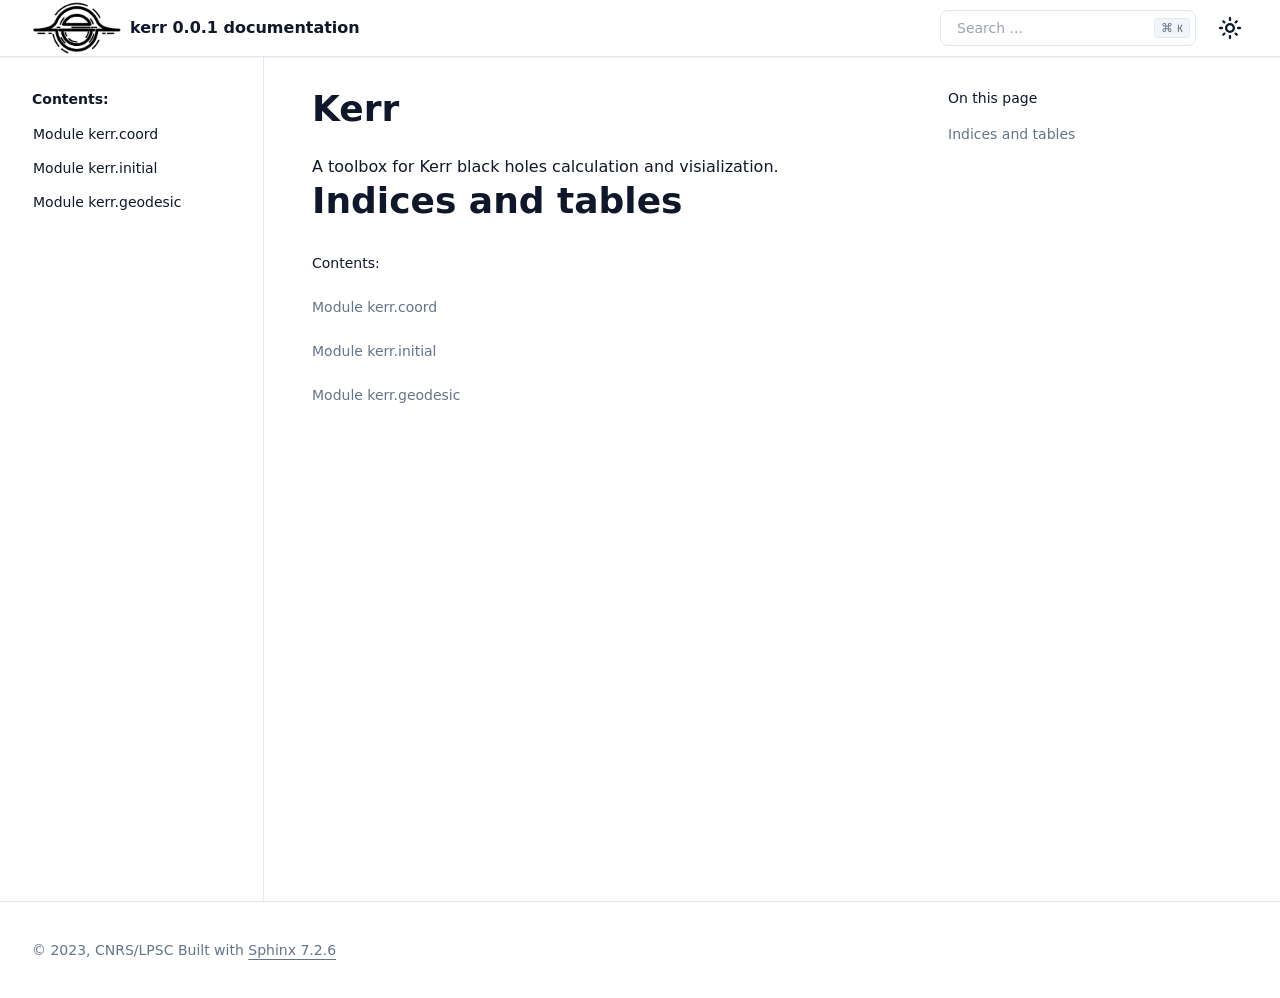
==== docs/index.html @ 91a21255 "update" ====
<!DOCTYPE html>

<html :class="{'dark': darkMode === 'dark' || (darkMode === 'system' &amp;&amp; window.matchMedia('(prefers-color-scheme: dark)').matches)}" class="scroll-smooth" data-content_root="./" lang="en" x-data="{ darkMode: localStorage.getItem('darkMode') || localStorage.setItem('darkMode', 'system'), activeSection: '' }" x-init="$watch('darkMode', val =&gt; localStorage.setItem('darkMode', val))">
<head>
<meta content="width=device-width, initial-scale=1.0" name="viewport"/>
<meta charset="utf-8"/>
<meta content="white" media="(prefers-color-scheme: light)" name="theme-color"/>
<meta content="black" metia="(prefers-color-scheme: dark)" name="theme-color"/>
<meta content="width=device-width, initial-scale=1" name="viewport"/>
<title>Kerr | kerr 0.0.1 documentation</title>
<meta content="Kerr | kerr 0.0.1 documentation" property="og:title"/>
<meta content="Kerr | kerr 0.0.1 documentation" name="twitter:title"/>
<link href="_static/pygments.css?v=8d216cef" rel="stylesheet" type="text/css"/>
<link href="_static/theme.css?v=1c6a6288" rel="stylesheet" type="text/css"/>
<link href="_static/custom.css?v=ea830958" rel="stylesheet" type="text/css"/>
<link href="search.html" rel="search" title="Search"/>
<link href="genindex.html" rel="index" title="Index"/>
<link href="kerr_coord.html" rel="next" title="Module kerr.coord"/>
<script>
    <!-- Prevent Flash of wrong theme -->
      const userPreference = localStorage.getItem('darkMode');
      let mode;
      if (userPreference === 'dark' || window.matchMedia('(prefers-color-scheme: dark)').matches) {
        mode = 'dark';
        document.documentElement.classList.add('dark');
      } else {
        mode = 'light';
      }
      if (!userPreference) {localStorage.setItem('darkMode', mode)}
    </script>
</head>
<body :class="{ 'overflow-hidden': showSidebar }" class="min-h-screen font-sans antialiased bg-background text-foreground" x-data="{ showSidebar: false }">
<div @click.self="showSidebar = false" class="fixed inset-0 z-50 overflow-hidden bg-background/80 backdrop-blur-sm" x-cloak="" x-show="showSidebar"></div><div class="relative flex flex-col min-h-screen" id="page"><a class="absolute top-0 left-0 z-[100] block bg-background p-4 text-xl transition -translate-x-full opacity-0 focus:translate-x-0 focus:opacity-100" href="#content">
      Skip to content
    </a><header class="sticky top-0 z-40 w-full border-b shadow-sm border-border supports-backdrop-blur:bg-background/60 bg-background/95 backdrop-blur"><div class="container flex items-center h-14">
<div class="hidden mr-4 md:flex">
<a class="flex items-center mr-6" href="#">
<img alt="Logo" class="mr-2 hidden dark:block" height="24" src="_static/logo_dark.png" width="24"/>
<img alt="Logo" class="mr-2 dark:hidden" height="24" src="_static/logo_light.png" width="24"/><span class="hidden font-bold sm:inline-block text-clip whitespace-nowrap">kerr 0.0.1 documentation</span>
</a></div><button @click="showSidebar = true" class="inline-flex items-center justify-center h-10 px-0 py-2 mr-2 text-base font-medium transition-colors rounded-md hover:text-accent-foreground hover:bg-transparent md:hidden" type="button">
<svg aria-hidden="true" fill="currentColor" height="24" viewbox="0 96 960 960" width="24" xmlns="http://www.w3.org/2000/svg">
<path d="M152.587 825.087q-19.152 0-32.326-13.174t-13.174-32.326q0-19.152 13.174-32.326t32.326-13.174h440q19.152 0 32.326 13.174t13.174 32.326q0 19.152-13.174 32.326t-32.326 13.174h-440Zm0-203.587q-19.152 0-32.326-13.174T107.087 576q0-19.152 13.174-32.326t32.326-13.174h320q19.152 0 32.326 13.174T518.087 576q0 19.152-13.174 32.326T472.587 621.5h-320Zm0-203.587q-19.152 0-32.326-13.174t-13.174-32.326q0-19.152 13.174-32.326t32.326-13.174h440q19.152 0 32.326 13.174t13.174 32.326q0 19.152-13.174 32.326t-32.326 13.174h-440ZM708.913 576l112.174 112.174q12.674 12.674 12.674 31.826t-12.674 31.826Q808.413 764.5 789.261 764.5t-31.826-12.674l-144-144Q600 594.391 600 576t13.435-31.826l144-144q12.674-12.674 31.826-12.674t31.826 12.674q12.674 12.674 12.674 31.826t-12.674 31.826L708.913 576Z"></path>
</svg>
<span class="sr-only">Toggle navigation menu</span>
</button>
<div class="flex items-center justify-between flex-1 space-x-2 sm:space-x-4 md:justify-end">
<div class="flex-1 w-full md:w-auto md:flex-none"><form @keydown.k.window.meta="$refs.search.focus()" action="search.html" class="relative flex items-center group" id="searchbox" method="get">
<input aria-label="Search the docs" class="inline-flex items-center font-medium transition-colors bg-transparent focus-visible:outline-none focus-visible:ring-2 focus-visible:ring-ring focus-visible:ring-offset-2 ring-offset-background border border-input hover:bg-accent focus:bg-accent hover:text-accent-foreground focus:text-accent-foreground hover:placeholder-accent-foreground py-2 px-4 relative h-9 w-full justify-start rounded-[0.5rem] text-sm text-muted-foreground sm:pr-12 md:w-40 lg:w-64" id="search-input" name="q" placeholder="Search ..." type="search" x-ref="search"/>
<kbd class="pointer-events-none absolute right-1.5 top-2 hidden h-5 select-none text-muted-foreground items-center gap-1 rounded border border-border bg-muted px-1.5 font-mono text-[10px] font-medium opacity-100 sm:flex group-hover:bg-accent group-hover:text-accent-foreground">
<span class="text-xs">⌘</span>
    K
  </kbd>
</form>
</div>
<nav class="flex items-center space-x-1">
<button @click="darkMode = darkMode === 'light' ? 'dark' : 'light'" class="relative inline-flex items-center justify-center px-0 text-sm font-medium transition-colors rounded-md hover:bg-accent hover:text-accent-foreground h-9 w-9" type="button">
<svg class="absolute transition-all scale-100 rotate-0 dark:-rotate-90 dark:scale-0" fill="currentColor" height="24" viewbox="0 96 960 960" width="24" xmlns="http://www.w3.org/2000/svg">
<path d="M480 685q45.456 0 77.228-31.772Q589 621.456 589 576q0-45.456-31.772-77.228Q525.456 467 480 467q-45.456 0-77.228 31.772Q371 530.544 371 576q0 45.456 31.772 77.228Q434.544 685 480 685Zm0 91q-83 0-141.5-58.5T280 576q0-83 58.5-141.5T480 376q83 0 141.5 58.5T680 576q0 83-58.5 141.5T480 776ZM80 621.5q-19.152 0-32.326-13.174T34.5 576q0-19.152 13.174-32.326T80 530.5h80q19.152 0 32.326 13.174T205.5 576q0 19.152-13.174 32.326T160 621.5H80Zm720 0q-19.152 0-32.326-13.174T754.5 576q0-19.152 13.174-32.326T800 530.5h80q19.152 0 32.326 13.174T925.5 576q0 19.152-13.174 32.326T880 621.5h-80Zm-320-320q-19.152 0-32.326-13.174T434.5 256v-80q0-19.152 13.174-32.326T480 130.5q19.152 0 32.326 13.174T525.5 176v80q0 19.152-13.174 32.326T480 301.5Zm0 720q-19.152 0-32.326-13.17Q434.5 995.152 434.5 976v-80q0-19.152 13.174-32.326T480 850.5q19.152 0 32.326 13.174T525.5 896v80q0 19.152-13.174 32.33-13.174 13.17-32.326 13.17ZM222.174 382.065l-43-42Q165.5 327.391 166 308.239t13.174-33.065q13.435-13.674 32.587-13.674t32.065 13.674l42.239 43q12.674 13.435 12.555 31.706-.12 18.272-12.555 31.946-12.674 13.674-31.445 13.413-18.772-.261-32.446-13.174Zm494 494.761-42.239-43q-12.674-13.435-12.674-32.087t12.674-31.565Q686.609 756.5 705.38 757q18.772.5 32.446 13.174l43 41.761Q794.5 824.609 794 843.761t-13.174 33.065Q767.391 890.5 748.239 890.5t-32.065-13.674Zm-42-494.761Q660.5 369.391 661 350.62q.5-18.772 13.174-32.446l41.761-43Q728.609 261.5 747.761 262t33.065 13.174q13.674 13.435 13.674 32.587t-13.674 32.065l-43 42.239q-13.435 12.674-31.706 12.555-18.272-.12-31.946-12.555Zm-495 494.761Q165.5 863.391 165.5 844.239t13.674-32.065l43-42.239q13.435-12.674 32.087-12.674t31.565 12.674Q299.5 782.609 299 801.38q-.5 18.772-13.174 32.446l-41.761 43Q231.391 890.5 212.239 890t-33.065-13.174ZM480 576Z"></path>
</svg>
<svg class="absolute transition-all scale-0 rotate-90 dark:rotate-0 dark:scale-100" fill="currentColor" height="24" viewbox="0 96 960 960" width="24" xmlns="http://www.w3.org/2000/svg">
<path d="M480 936q-151 0-255.5-104.5T120 576q0-138 90-239.5T440 218q25-3 39 18t-1 44q-17 26-25.5 55t-8.5 61q0 90 63 153t153 63q31 0 61.5-9t54.5-25q21-14 43-1.5t19 39.5q-14 138-117.5 229T480 936Zm0-80q88 0 158-48.5T740 681q-20 5-40 8t-40 3q-123 0-209.5-86.5T364 396q0-20 3-40t8-40q-78 32-126.5 102T200 576q0 116 82 198t198 82Zm-10-270Z"></path>
</svg>
</button>
</nav>
</div>
</div>
</header>
<div class="flex-1"><div class="container flex-1 items-start md:grid md:grid-cols-[220px_minmax(0,1fr)] md:gap-6 lg:grid-cols-[240px_minmax(0,1fr)] lg:gap-10"><aside :aria-hidden="!showSidebar" :class="{ 'translate-x-0': showSidebar }" class="fixed inset-y-0 left-0 md:top-14 z-50 md:z-30 bg-background md:bg-transparent transition-all duration-100 -translate-x-full md:translate-x-0 ml-0 p-6 md:p-0 md:-ml-2 md:h-[calc(100vh-3.5rem)] w-5/6 md:w-full shrink-0 overflow-y-auto border-r border-border md:sticky" id="left-sidebar">
<a class="!justify-start text-sm md:!hidden bg-background" href="#">
<img alt="Logo" class="mr-2 hidden dark:block" height="16" src="_static/logo_dark.png" width="16"/>
<img alt="Logo" class="mr-2 dark:hidden" height="16" src="_static/logo_light.png" width="16"/><span class="font-bold text-clip whitespace-nowrap">kerr 0.0.1 documentation</span>
</a>
<div class="relative overflow-hidden md:overflow-auto my-4 md:my-0 h-[calc(100vh-8rem)] md:h-auto">
<div class="overflow-y-auto h-full w-full relative pr-6"><nav class="table w-full min-w-full my-6 lg:my-8">
<p class="caption" role="heading"><span class="caption-text">Contents:</span></p>
<ul>
<li class="toctree-l1"><a class="reference internal" href="kerr_coord.html">Module kerr.coord</a></li>
<li class="toctree-l1"><a class="reference internal" href="kerr_initial.html">Module kerr.initial</a></li>
<li class="toctree-l1"><a class="reference internal" href="kerr_geodesic.html">Module kerr.geodesic</a></li>
</ul>
</nav>
</div>
</div>
<button @click="showSidebar = false" class="absolute md:hidden right-4 top-4 rounded-sm opacity-70 transition-opacity hover:opacity-100" type="button">
<svg class="h-4 w-4" fill="currentColor" height="24" stroke="none" viewbox="0 96 960 960" width="24" xmlns="http://www.w3.org/2000/svg">
<path d="M480 632 284 828q-11 11-28 11t-28-11q-11-11-11-28t11-28l196-196-196-196q-11-11-11-28t11-28q11-11 28-11t28 11l196 196 196-196q11-11 28-11t28 11q11 11 11 28t-11 28L536 576l196 196q11 11 11 28t-11 28q-11 11-28 11t-28-11L480 632Z"></path>
</svg>
</button>
</aside>
<main class="relative py-6 lg:gap-10 lg:py-8 xl:grid xl:grid-cols-[1fr_300px]">
<div class="w-full min-w-0 mx-auto">
<div id="content" role="main">
<section id="kerr">
<h1>Kerr<a class="headerlink" href="#kerr" title="Link to this heading">¶</a></h1>
<p>A toolbox for Kerr black holes calculation and visialization.</p>
</section>
<section id="indices-and-tables">
<h1>Indices and tables<a class="headerlink" href="#indices-and-tables" title="Link to this heading">¶</a></h1>
<div class="toctree-wrapper compound">
<p class="caption" role="heading"><span class="caption-text">Contents:</span></p>
<ul>
<li class="toctree-l1"><a class="reference internal" href="kerr_coord.html">Module kerr.coord</a></li>
<li class="toctree-l1"><a class="reference internal" href="kerr_initial.html">Module kerr.initial</a></li>
<li class="toctree-l1"><a class="reference internal" href="kerr_geodesic.html">Module kerr.geodesic</a></li>
</ul>
</div>
</section>
</div></div><aside class="hidden text-sm xl:block" id="right-sidebar">
<div class="sticky top-16 -mt-10 max-h-[calc(var(--vh)-4rem)] overflow-y-auto pt-6 space-y-2"><p class="font-medium">On this page</p>
<ul>
<li></li>
<li><a :data-current="activeSection === '#indices-and-tables'" class="reference internal" href="#indices-and-tables">Indices and tables</a></li>
</ul>
</div>
</aside>
</main>
</div>
</div><footer class="py-6 border-t border-border md:py-0">
<div class="container flex flex-col items-center justify-between gap-4 md:h-24 md:flex-row">
<div class="flex flex-col items-center gap-4 px-8 md:flex-row md:gap-2 md:px-0">
<p class="text-sm leading-loose text-center text-muted-foreground md:text-left">© 2023, CNRS/LPSC Built with <a class="font-medium underline underline-offset-4" href="https://www.sphinx-doc.org" rel="noreferrer">Sphinx 7.2.6</a></p>
</div>
</div>
</footer>
</div>
<script src="_static/documentation_options.js?v=d45e8c67"></script>
<script src="_static/doctools.js?v=888ff710"></script>
<script src="_static/sphinx_highlight.js?v=dc90522c"></script>
<script defer="defer" src="_static/theme.js?v=e8bd915e"></script>
<script src="_static/custom.js?v=834f7b4e"></script>
</body>
</html>
---- docs/_static/pygments.css ----
pre { line-height: 125%; }
td.linenos .normal { color: inherit; background-color: transparent; padding-left: 5px; padding-right: 5px; }
span.linenos { color: inherit; background-color: transparent; padding-left: 5px; padding-right: 5px; }
td.linenos .special { color: #000000; background-color: #ffffc0; padding-left: 5px; padding-right: 5px; }
span.linenos.special { color: #000000; background-color: #ffffc0; padding-left: 5px; padding-right: 5px; }
.highlight .hll { background-color: #ffffcc }
.highlight { background: #ffffff; }
.highlight .c { font-style: italic } /* Comment */
.highlight .err { border: 1px solid #FF0000 } /* Error */
.highlight .k { font-weight: bold } /* Keyword */
.highlight .ch { font-style: italic } /* Comment.Hashbang */
.highlight .cm { font-style: italic } /* Comment.Multiline */
.highlight .cpf { font-style: italic } /* Comment.PreprocFile */
.highlight .c1 { font-style: italic } /* Comment.Single */
.highlight .cs { font-style: italic } /* Comment.Special */
.highlight .ge { font-style: italic } /* Generic.Emph */
.highlight .ges { font-weight: bold; font-style: italic } /* Generic.EmphStrong */
.highlight .gh { font-weight: bold } /* Generic.Heading */
.highlight .gp { font-weight: bold } /* Generic.Prompt */
.highlight .gs { font-weight: bold } /* Generic.Strong */
.highlight .gu { font-weight: bold } /* Generic.Subheading */
.highlight .kc { font-weight: bold } /* Keyword.Constant */
.highlight .kd { font-weight: bold } /* Keyword.Declaration */
.highlight .kn { font-weight: bold } /* Keyword.Namespace */
.highlight .kr { font-weight: bold } /* Keyword.Reserved */
.highlight .s { font-style: italic } /* Literal.String */
.highlight .nc { font-weight: bold } /* Name.Class */
.highlight .ni { font-weight: bold } /* Name.Entity */
.highlight .ne { font-weight: bold } /* Name.Exception */
.highlight .nn { font-weight: bold } /* Name.Namespace */
.highlight .nt { font-weight: bold } /* Name.Tag */
.highlight .ow { font-weight: bold } /* Operator.Word */
.highlight .sa { font-style: italic } /* Literal.String.Affix */
.highlight .sb { font-style: italic } /* Literal.String.Backtick */
.highlight .sc { font-style: italic } /* Literal.String.Char */
.highlight .dl { font-style: italic } /* Literal.String.Delimiter */
.highlight .sd { font-style: italic } /* Literal.String.Doc */
.highlight .s2 { font-style: italic } /* Literal.String.Double */
.highlight .se { font-weight: bold; font-style: italic } /* Literal.String.Escape */
.highlight .sh { font-style: italic } /* Literal.String.Heredoc */
.highlight .si { font-weight: bold; font-style: italic } /* Literal.String.Interpol */
.highlight .sx { font-style: italic } /* Literal.String.Other */
.highlight .sr { font-style: italic } /* Literal.String.Regex */
.highlight .s1 { font-style: italic } /* Literal.String.Single */
.highlight .ss { font-style: italic } /* Literal.String.Symbol */
---- docs/_static/theme.css ----
@font-face{font-display:swap;font-family:JetBrains Mono;font-style:italic;font-weight:400;src:url(2a472f0334546ace60b3.woff2) format("woff2"),url(f509ddf49c74ded8c0ee.woff) format("woff")}
@font-face{font-display:swap;font-family:JetBrains Mono;font-style:normal;font-weight:400;src:url(4163112e566ed7697acf.woff2) format("woff2"),url(6c1a3008005254946aef.woff) format("woff")}
@font-face{font-display:swap;font-family:JetBrains Mono;font-style:italic;font-weight:500;src:url(c10c163dd1c289f11c49.woff2) format("woff2"),url(5b12b1b913a1d0348fc6.woff) format("woff")}
@font-face{font-display:swap;font-family:JetBrains Mono;font-style:normal;font-weight:500;src:url(0ff19efc74e94c856af0.woff2) format("woff2"),url(26400cae88e50682937d.woff) format("woff")}
@font-face{font-display:swap;font-family:JetBrains Mono;font-style:italic;font-weight:700;src:url(aef37e2fab43d03531cd.woff2) format("woff2"),url(b8546ea1646db8ea9c7f.woff) format("woff")}
@font-face{font-display:swap;font-family:JetBrains Mono;font-style:normal;font-weight:700;src:url(f4604891b5f1fc1bdbe5.woff2) format("woff2"),url(3925889378745d0382d0.woff) format("woff")}
/*! tailwindcss v3.3.5 | MIT License | https://tailwindcss.com*/*,:after,:before{border:0 solid #e5e7eb;box-sizing:border-box}:after,:before{--tw-content:""}html{-webkit-text-size-adjust:100%;font-feature-settings:normal;font-family:ui-sans-serif,system-ui,-apple-system,Segoe UI,Roboto,Ubuntu,Cantarell,Noto Sans,sans-serif,BlinkMacSystemFont,Helvetica Neue,Arial,Apple Color Emoji,Segoe UI Emoji,Segoe UI Symbol,Noto Color Emoji;font-variation-settings:normal;line-height:1.5;-moz-tab-size:4;-o-tab-size:4;tab-size:4}body{line-height:inherit;margin:0}hr{border-top-width:1px;color:inherit;height:0}abbr:where([title]){text-decoration:underline;-webkit-text-decoration:underline dotted;text-decoration:underline dotted}h1,h2,h3,h4,h5,h6{font-size:inherit;font-weight:inherit}a{color:inherit;text-decoration:inherit}b,strong{font-weight:bolder}code,kbd,pre,samp{font-family:JetBrains\ Mono,ui-monospace,SFMono-Regular,Menlo,Monaco,Consolas,Liberation Mono,Courier New,monospace;font-size:1em}small{font-size:80%}sub,sup{font-size:75%;line-height:0;position:relative;vertical-align:baseline}sub{bottom:-.25em}sup{top:-.5em}table{border-collapse:collapse;border-color:inherit;text-indent:0}button,input,optgroup,select,textarea{font-feature-settings:inherit;color:inherit;font-family:inherit;font-size:100%;font-variation-settings:inherit;font-weight:inherit;line-height:inherit;margin:0;padding:0}button,select{text-transform:none}[type=button],[type=reset],[type=submit],button{-webkit-appearance:button;background-color:transparent;background-image:none}:-moz-focusring{outline:auto}:-moz-ui-invalid{box-shadow:none}progress{vertical-align:baseline}::-webkit-inner-spin-button,::-webkit-outer-spin-button{height:auto}[type=search]{-webkit-appearance:textfield;outline-offset:-2px}::-webkit-search-decoration{-webkit-appearance:none}::-webkit-file-upload-button{-webkit-appearance:button;font:inherit}summary{display:list-item}blockquote,dd,dl,figure,h1,h2,h3,h4,h5,h6,hr,p,pre{margin:0}fieldset{margin:0}fieldset,legend{padding:0}menu,ol,ul{list-style:none;margin:0;padding:0}dialog{padding:0}textarea{resize:vertical}input::-moz-placeholder,textarea::-moz-placeholder{color:#9ca3af;opacity:1}input::placeholder,textarea::placeholder{color:#9ca3af;opacity:1}[role=button],button{cursor:pointer}:disabled{cursor:default}audio,canvas,embed,iframe,img,object,svg,video{display:block;vertical-align:middle}img,video{height:auto;max-width:100%}[hidden]{display:none}:root{--background:0 0% 100%;--foreground:222.2 47.4% 11.2%;--muted:210 40% 96.1%;--muted-foreground:215.4 16.3% 46.9%;--popover:0 0% 100%;--popover-foreground:222.2 47.4% 11.2%;--border:214.3 31.8% 91.4%;--input:214.3 31.8% 91.4%;--card:0 0% 100%;--card-foreground:222.2 47.4% 11.2%;--primary:222.2 47.4% 11.2%;--primary-foreground:210 40% 98%;--secondary:210 40% 96.1%;--secondary-foreground:222.2 47.4% 11.2%;--accent:210 40% 96.1%;--accent-foreground:222.2 47.4% 11.2%;--destructive:0 100% 50%;--destructive-foreground:210 40% 98%;--ring:215 20.2% 65.1%;--radius:0.5rem}.dark{--background:224 71% 4%;--foreground:213 31% 91%;--muted:223 47% 11%;--muted-foreground:215.4 16.3% 56.9%;--accent:216 34% 17%;--accent-foreground:210 40% 98%;--popover:224 71% 4%;--popover-foreground:215 20.2% 65.1%;--border:216 34% 17%;--input:216 34% 17%;--card:224 71% 4%;--card-foreground:213 31% 91%;--primary:210 40% 98%;--primary-foreground:222.2 47.4% 1.2%;--secondary:222.2 47.4% 11.2%;--secondary-foreground:210 40% 98%;--destructive:0 63% 31%;--destructive-foreground:210 40% 98%;--ring:216 34% 17%;--radius:0.5rem}*,:after,:before{--tw-border-spacing-x:0;--tw-border-spacing-y:0;--tw-translate-x:0;--tw-translate-y:0;--tw-rotate:0;--tw-skew-x:0;--tw-skew-y:0;--tw-scale-x:1;--tw-scale-y:1;--tw-pan-x: ;--tw-pan-y: ;--tw-pinch-zoom: ;--tw-scroll-snap-strictness:proximity;--tw-gradient-from-position: ;--tw-gradient-via-position: ;--tw-gradient-to-position: ;--tw-ordinal: ;--tw-slashed-zero: ;--tw-numeric-figure: ;--tw-numeric-spacing: ;--tw-numeric-fraction: ;--tw-ring-inset: ;--tw-ring-offset-width:0px;--tw-ring-offset-color:#fff;--tw-ring-color:rgba(59,130,246,.5);--tw-ring-offset-shadow:0 0 transparent;--tw-ring-shadow:0 0 transparent;--tw-shadow:0 0 transparent;--tw-shadow-colored:0 0 transparent;--tw-blur: ;--tw-brightness: ;--tw-contrast: ;--tw-grayscale: ;--tw-hue-rotate: ;--tw-invert: ;--tw-saturate: ;--tw-sepia: ;--tw-drop-shadow: ;--tw-backdrop-blur: ;--tw-backdrop-brightness: ;--tw-backdrop-contrast: ;--tw-backdrop-grayscale: ;--tw-backdrop-hue-rotate: ;--tw-backdrop-invert: ;--tw-backdrop-opacity: ;--tw-backdrop-saturate: ;--tw-backdrop-sepia: }::backdrop{--tw-border-spacing-x:0;--tw-border-spacing-y:0;--tw-translate-x:0;--tw-translate-y:0;--tw-rotate:0;--tw-skew-x:0;--tw-skew-y:0;--tw-scale-x:1;--tw-scale-y:1;--tw-pan-x: ;--tw-pan-y: ;--tw-pinch-zoom: ;--tw-scroll-snap-strictness:proximity;--tw-gradient-from-position: ;--tw-gradient-via-position: ;--tw-gradient-to-position: ;--tw-ordinal: ;--tw-slashed-zero: ;--tw-numeric-figure: ;--tw-numeric-spacing: ;--tw-numeric-fraction: ;--tw-ring-inset: ;--tw-ring-offset-width:0px;--tw-ring-offset-color:#fff;--tw-ring-color:rgba(59,130,246,.5);--tw-ring-offset-shadow:0 0 transparent;--tw-ring-shadow:0 0 transparent;--tw-shadow:0 0 transparent;--tw-shadow-colored:0 0 transparent;--tw-blur: ;--tw-brightness: ;--tw-contrast: ;--tw-grayscale: ;--tw-hue-rotate: ;--tw-invert: ;--tw-saturate: ;--tw-sepia: ;--tw-drop-shadow: ;--tw-backdrop-blur: ;--tw-backdrop-brightness: ;--tw-backdrop-contrast: ;--tw-backdrop-grayscale: ;--tw-backdrop-hue-rotate: ;--tw-backdrop-invert: ;--tw-backdrop-opacity: ;--tw-backdrop-saturate: ;--tw-backdrop-sepia: }.container{margin-left:auto;margin-right:auto;padding-left:2rem;padding-right:2rem;width:100%}@media (min-width:1400px){.container{max-width:1400px}}#content svg{display:inline}#content hr{border-color:#e2e8f0;border-color:hsl(var(--border));margin-bottom:1rem;margin-top:1rem}@media (min-width:768px){#content hr{margin-bottom:1.5rem;margin-top:1.5rem}}#content h1{font-size:2.25rem;font-weight:700;line-height:2.5rem;margin-bottom:.5rem}#content h2{border-bottom-width:1px;border-color:#e2e8f0;border-color:hsl(var(--border));font-size:1.875rem;font-weight:600;line-height:2.25rem;margin-top:3rem;padding-bottom:.5rem}#content h3{font-size:1.5rem;font-weight:600;line-height:2rem;margin-top:2rem}#content .rubric,#content h4{font-size:1.25rem;font-weight:600;line-height:1.75rem;margin-top:2rem}#content section{scroll-margin:5rem}#content section>p{line-height:1.75rem;margin-top:1.5rem}#content section>p.rubric,#content section>p:first-child{margin-top:0}#content section>p.lead{color:#64748b;color:hsl(var(--muted-foreground));font-size:1.125rem;line-height:1.75rem}#content .centered{text-align:center}#content a:not(.toc-backref){color:#0f172a;color:hsl(var(--primary));font-weight:500;text-decoration-line:underline;text-decoration-thickness:from-font;text-underline-offset:4px}#content ul:not(.search){list-style-type:disc;margin-left:1.5rem;margin-top:1.5rem}#content ul:not(.search) p,#content ul:not(.search)>li{margin-top:1.5rem}#content ul:not(.search) ul{margin-top:0}#content ol{list-style-type:decimal;margin-left:1.5rem;margin-top:1.5rem}#content ol ::marker{font-weight:500}#content ol::marker{font-weight:500}#content ol p,#content ol>li{margin-top:1.5rem}#content ol ol{margin-top:0}#content dl{margin-top:1.5rem}#content dl dt:not(.sig){font-weight:500;margin-top:1.5rem}#content dl dt:not(.sig):first-child{margin-bottom:0;margin-top:0}#content dl dd{margin-left:1.5rem}#content dl p{margin-bottom:.5rem;margin-top:.5rem}#content .align-center{margin-left:auto;margin-right:auto;text-align:center}#content .align-right{margin-left:auto;text-align:right}#content img{margin-top:1.5rem}#content figure img{display:inline-block}#content figcaption{color:#64748b;color:hsl(var(--muted-foreground));font-size:.875rem;line-height:1.25rem;margin-bottom:3rem}#content figcaption>*{margin-top:1rem}blockquote{border-left-width:2px;font-style:italic;margin-bottom:1.5rem;margin-top:1.5rem;padding-left:1.5rem}blockquote .attribution{font-style:normal;margin-top:.5rem}table{font-size:.875rem;line-height:1.25rem;margin-bottom:1.5rem;margin-top:1.5rem;width:100%}table caption{color:#64748b;color:hsl(var(--muted-foreground));margin-bottom:1.5rem;text-align:left}table thead{border-bottom-width:1px;border-color:#e2e8f0;border-color:hsl(var(--border))}table th{font-weight:500;padding-bottom:.5rem;padding-left:.5rem;text-align:left}table th:first-child{padding-left:0}.dark table th{font-weight:600}table tbody tr{border-bottom-width:1px;border-color:#e2e8f0;border-color:hsl(var(--border))}table tbody td{padding:.5rem}table tbody td:first-child{padding-left:0}.footnote>.label{float:left;padding-right:.5rem}.footnote>:not(.label){margin-bottom:1.5rem;margin-left:2rem;margin-top:1.5rem}.footnote .footnote-reference,.footnote [role=doc-backlink]{text-decoration-line:none!important}.admonition{background-color:#fff;background-color:hsl(var(--background));border-color:#e2e8f0;border-color:hsl(var(--border));border-radius:.5rem;border-radius:var(--radius);border-width:1px;color:#0f172a;color:hsl(var(--foreground));font-size:.875rem;line-height:1.25rem;margin-bottom:1.5rem;margin-top:1.5rem;padding:1rem}.admonition p:not(.admonition-title){margin-top:.5rem}.admonition .admonition-title{margin-top:0!important}.admonition-title{font-weight:500}.dark .admonition-title{font-weight:600;letter-spacing:.025em}.note{--tw-border-opacity:1;--tw-bg-opacity:1;--tw-text-opacity:1;background-color:#f0f9ff;background-color:rgba(240,249,255,var(--tw-bg-opacity));border-color:#0284c7;border-color:rgba(2,132,199,var(--tw-border-opacity));color:#0c4a6e;color:rgba(12,74,110,var(--tw-text-opacity))}.dark .note{--tw-text-opacity:1;background-color:rgba(96,165,250,.15);color:#e0f2fe;color:rgba(224,242,254,var(--tw-text-opacity))}.hint,.tip{--tw-border-opacity:1;--tw-bg-opacity:1;--tw-text-opacity:1;background-color:#f0fdf4;background-color:rgba(240,253,244,var(--tw-bg-opacity));border-color:#16a34a;border-color:rgba(22,163,74,var(--tw-border-opacity));color:#14532d;color:rgba(20,83,45,var(--tw-text-opacity))}.dark .hint,.dark .tip{--tw-text-opacity:1;background-color:rgba(74,222,128,.15);color:#dcfce7;color:rgba(220,252,231,var(--tw-text-opacity))}.danger,.error{--tw-border-opacity:1;--tw-bg-opacity:1;--tw-text-opacity:1;background-color:#fef2f2;background-color:rgba(254,242,242,var(--tw-bg-opacity));border-color:#dc2626;border-color:rgba(220,38,38,var(--tw-border-opacity));color:#7f1d1d;color:rgba(127,29,29,var(--tw-text-opacity))}.dark .danger,.dark .error{--tw-text-opacity:1;background-color:hsla(0,91%,71%,.15);color:#fee2e2;color:rgba(254,226,226,var(--tw-text-opacity))}.attention,.caution,.important,.warning{--tw-border-opacity:1;--tw-bg-opacity:1;--tw-text-opacity:1;background-color:#fefce8;background-color:rgba(254,252,232,var(--tw-bg-opacity));border-color:#ca8a04;border-color:rgba(202,138,4,var(--tw-border-opacity));color:#713f12;color:rgba(113,63,18,var(--tw-text-opacity))}.dark .attention,.dark .caution,.dark .important,.dark .warning{--tw-text-opacity:1;background-color:rgba(250,204,21,.15);color:#fef9c3;color:rgba(254,249,195,var(--tw-text-opacity))}div.versionadded{--tw-border-opacity:1;border-color:#16a34a;border-color:rgba(22,163,74,var(--tw-border-opacity));border-left-width:3px;font-size:.875rem;line-height:1.25rem;margin-top:1rem;padding:.25rem 1rem}div.versionadded p{margin-top:0!important}div.versionadded p:last-child{margin-bottom:0!important}div.versionadded .versionmodified{--tw-text-opacity:1;color:#14532d;color:rgba(20,83,45,var(--tw-text-opacity));font-weight:500}.dark div.versionadded .versionmodified{--tw-text-opacity:1;color:#22c55e;color:rgba(34,197,94,var(--tw-text-opacity));letter-spacing:.025em}div.versionchanged{--tw-border-opacity:1;border-color:#ca8a04;border-color:rgba(202,138,4,var(--tw-border-opacity));border-left-width:3px;font-size:.875rem;line-height:1.25rem;margin-top:1rem;padding:.25rem 1rem}div.versionchanged p{margin-top:0!important}div.versionchanged p:last-child{margin-bottom:0!important}div.versionchanged .versionmodified{--tw-text-opacity:1;color:#713f12;color:rgba(113,63,18,var(--tw-text-opacity));font-weight:500}.dark div.versionchanged .versionmodified{--tw-text-opacity:1;color:#eab308;color:rgba(234,179,8,var(--tw-text-opacity));letter-spacing:.025em}div.deprecated{--tw-border-opacity:1;border-color:#dc2626;border-color:rgba(220,38,38,var(--tw-border-opacity));border-left-width:3px;font-size:.875rem;line-height:1.25rem;margin-top:1rem;padding:.25rem 1rem}div.deprecated p{margin-top:0!important}div.deprecated p:last-child{margin-bottom:0!important}div.deprecated .versionmodified{--tw-text-opacity:1;color:#7f1d1d;color:rgba(127,29,29,var(--tw-text-opacity));font-weight:500}.dark div.deprecated .versionmodified{--tw-text-opacity:1;color:#f87171;color:rgba(248,113,113,var(--tw-text-opacity));letter-spacing:.025em}.highlight{background-color:transparent;position:relative}.highlight:hover .copy{opacity:1}.highlight .gp,.highlight-pycon .go,.highlight-python .go{-webkit-user-select:none;-moz-user-select:none;user-select:none}.literal-block-wrapper{border-color:#e2e8f0;border-color:hsl(var(--border));border-radius:.5rem;border-radius:var(--radius);border-width:1px;margin-left:0;margin-right:0;margin-top:1.5rem;max-width:none;padding-left:0;padding-right:0}.literal-block-wrapper pre{border-radius:0;border-style:none;margin-top:0}.literal-block-wrapper .code-block-caption{border-bottom-width:1px;border-color:#e2e8f0;border-color:hsl(var(--border));border-top-left-radius:.5rem;border-top-left-radius:var(--radius);border-top-right-radius:.5rem;border-top-right-radius:var(--radius);color:#64748b;color:hsl(var(--muted-foreground));font-size:.875rem;letter-spacing:.025em;line-height:1.25rem;padding:.5rem 1rem}code{background-color:#f1f5f9;background-color:hsl(var(--muted));border-radius:.25rem;font-family:JetBrains\ Mono,ui-monospace,SFMono-Regular,Menlo,Monaco,Consolas,Liberation Mono,Courier New,monospace;font-size:.875rem;line-height:1.25rem;padding:.2em .3em;position:relative;white-space:nowrap}code .ge,code em{color:#0f172a;color:hsl(var(--accent-foreground));font-weight:700;letter-spacing:.025em}pre{border-color:#e2e8f0;border-color:hsl(var(--border));border-radius:.5rem;border-radius:var(--radius);border-width:1px;font-size:.875rem;line-height:1.25rem;margin-top:1.5rem;overflow-x:auto;padding-bottom:1rem;padding-top:1rem}pre[data-theme=dark]{background-color:#fff;background-color:hsl(var(--background))}pre[data-theme=light]{--tw-bg-opacity:1;background-color:#fff;background-color:rgba(255,255,255,var(--tw-bg-opacity))}pre.literal-block{padding-left:1rem;padding-right:1rem}pre code{background-color:transparent;padding:0;white-space:pre}pre code>[id^=line-]{display:block;padding-left:1rem;padding-right:1rem}pre code [id^=line-]:has(.gd),pre code [id^=line-]:has(.gi),pre code [id^=line-]:has(del),pre code [id^=line-]:has(ins),pre code [id^=line-]:has(mark){padding-left:0;padding-right:0}pre code [id^=line-] del,pre code [id^=line-] ins,pre code [id^=line-] mark{display:block;padding-left:1rem;padding-right:1rem;position:relative}pre code [id^=line-] mark{--tw-shadow:2px 0 currentColor inset;--tw-shadow-colored:inset 2px 0 var(--tw-shadow-color);background-color:#f1f5f9;background-color:hsl(var(--muted));box-shadow:0 0 transparent,0 0 transparent,inset 2px 0 currentColor;box-shadow:var(--tw-ring-offset-shadow,0 0 transparent),var(--tw-ring-shadow,0 0 transparent),var(--tw-shadow);color:inherit}.dark pre code [id^=line-] mark{--tw-bg-opacity:1;--tw-shadow:3px 0 currentColor inset;--tw-shadow-colored:inset 3px 0 var(--tw-shadow-color);background-color:#334155;background-color:rgba(51,65,85,var(--tw-bg-opacity));box-shadow:0 0 transparent,0 0 transparent,inset 3px 0 currentColor;box-shadow:var(--tw-ring-offset-shadow,0 0 transparent),var(--tw-ring-shadow,0 0 transparent),var(--tw-shadow)}pre code [id^=line-] ins{--tw-text-opacity:1;background-color:rgba(34,197,94,.3);color:#14532d;color:rgba(20,83,45,var(--tw-text-opacity));text-decoration-line:none}pre code [id^=line-] ins:before{--tw-content:"\002b";content:"\002b";content:var(--tw-content);left:2px;position:absolute}.dark pre code [id^=line-] ins{--tw-bg-opacity:1;--tw-text-opacity:1;color:#bbf7d0;color:rgba(187,247,208,var(--tw-text-opacity))}pre code [id^=line-] del{--tw-text-opacity:1;background-color:rgba(239,68,68,.3);color:#7f1d1d;color:rgba(127,29,29,var(--tw-text-opacity));text-decoration-line:none}pre code [id^=line-] del:before{--tw-content:"\2212";content:"\2212";content:var(--tw-content);left:2px;position:absolute}.dark pre code [id^=line-] del{--tw-bg-opacity:1;--tw-text-opacity:1;color:#fecaca;color:rgba(254,202,202,var(--tw-text-opacity))}pre .linenos{padding-left:0;padding-right:1rem;-webkit-user-select:none;-moz-user-select:none;user-select:none}.highlight-diff .gi{--tw-text-opacity:1;background-color:rgba(34,197,94,.3);color:#14532d;color:rgba(20,83,45,var(--tw-text-opacity));display:inline-block;padding-left:1rem;padding-right:1rem;width:100%}.dark .highlight-diff .gi{--tw-bg-opacity:1;--tw-text-opacity:1;color:#bbf7d0;color:rgba(187,247,208,var(--tw-text-opacity))}.highlight-diff .gd{--tw-text-opacity:1;background-color:rgba(239,68,68,.3);color:#7f1d1d;color:rgba(127,29,29,var(--tw-text-opacity));display:inline-block;padding-left:1rem;padding-right:1rem;width:100%}.dark .highlight-diff .gd{--tw-bg-opacity:1;--tw-text-opacity:1;color:#bbf7d0;color:rgba(187,247,208,var(--tw-text-opacity))}.guilabel,.menuselection{border-color:#e2e8f0;border-color:hsl(var(--border));border-radius:calc(.5rem - 4px);border-radius:calc(var(--radius) - 4px);border-width:1px;color:#0f172a;color:hsl(var(--accent-foreground));font-weight:500;padding:1px .5rem}#content kbd:not(.compound){background-color:#f1f5f9;background-color:hsl(var(--muted));border-radius:.25rem;border-width:1px;font-size:.875rem;font-weight:500;letter-spacing:.025em;line-height:1.25rem;padding:1px .25rem}.sig{border-color:#e2e8f0;border-color:hsl(var(--border));border-top-width:1px;font-family:JetBrains\ Mono,ui-monospace,SFMono-Regular,Menlo,Monaco,Consolas,Liberation Mono,Courier New,monospace;font-weight:700;padding-top:1.5rem;scroll-margin:5rem}.sig-name{color:#0f172a;color:hsl(var(--accent-foreground))}em.property{color:#64748b;color:hsl(var(--muted-foreground))}.option .sig-prename{font-style:italic}.viewcode-link{color:#64748b;color:hsl(var(--muted-foreground));float:right}.option-list kbd{background-color:transparent!important;border-style:none!important;font-size:1em!important;font-weight:700!important}.headerlink{align-items:center;display:inline-flex;margin-left:.25rem;position:relative;vertical-align:middle}.headerlink:after{-webkit-font-smoothing:subpixel-antialiased;word-wrap:break-word;--tw-bg-opacity:0.75;background-color:#f1f5f9;background-color:hsl(var(--muted));border-radius:calc(.5rem - 4px);border-radius:calc(var(--radius) - 4px);color:#64748b;color:hsl(var(--muted-foreground));content:attr(data-tooltip);display:none;font-family:ui-sans-serif,system-ui,-apple-system,Segoe UI,Roboto,Ubuntu,Cantarell,Noto Sans,sans-serif,BlinkMacSystemFont,Helvetica Neue,Arial,Apple Color Emoji,Segoe UI Emoji,Segoe UI Symbol,Noto Color Emoji;font-size:.75rem;font-weight:400;letter-spacing:normal;line-height:1rem;opacity:0;padding:.25rem;pointer-events:none;position:absolute;text-align:center;text-decoration-line:none;text-shadow:none;text-transform:none;white-space:pre;z-index:1000000}.headerlink:focus:after,.headerlink:focus:before,.headerlink:hover:after,.headerlink:hover:before{animation-delay:.2s;animation-duration:.4s;animation-fill-mode:forwards;animation-name:tooltip-appear;animation-timing-function:ease-in;display:inline-block;-webkit-text-decoration:none;text-decoration:none}.headerlink:after{margin-top:6px;right:50%;top:100%}.headerlink:before{border-bottom-color:#1a202c;bottom:-7px;margin-right:-6px;right:50%;top:auto}.headerlink:after{margin-right:-16px}.headerlink>*{fill:currentColor;color:#64748b;color:hsl(var(--muted-foreground));visibility:hidden}.admonition-title:hover .headerlink,.admonition-title:hover .headerlink>*,.code-block-caption:hover .headerlink,.code-block-caption:hover .headerlink>*,.headerlink:focus>*,dt:not(.does-not-exist):hover .headerlink,dt:not(.does-not-exist):hover .headerlink>*,figure:not(.does-not-exist):hover .headerlink,figure:not(.does-not-exist):hover .headerlink>*,h1:not(.does-not-exist):hover .headerlink,h1:not(.does-not-exist):hover .headerlink>*,h2:not(.does-not-exist):hover .headerlink,h2:not(.does-not-exist):hover .headerlink>*,h3:not(.does-not-exist):hover .headerlink,h3:not(.does-not-exist):hover .headerlink>*,h4:not(.does-not-exist):hover .headerlink,h4:not(.does-not-exist):hover .headerlink>*,table:not(.does-not-exist):hover .headerlink,table:not(.does-not-exist):hover .headerlink>*{visibility:visible}#left-sidebar .caption{border-radius:calc(.5rem - 2px);border-radius:calc(var(--radius) - 2px);font-size:.875rem;font-weight:600;line-height:1.25rem;margin-bottom:.25rem;padding:1.5rem .5rem .25rem}#left-sidebar .caption:first-child{padding-top:0}#left-sidebar ul{display:grid;font-size:.875rem;grid-auto-flow:row;grid-auto-rows:max-content;line-height:1.25rem;overflow:hidden;transform:translate3d(var(--tw-translate-x),var(--tw-translate-y),0) rotate(var(--tw-rotate)) skewX(var(--tw-skew-x)) skewY(var(--tw-skew-y)) scaleX(var(--tw-scale-x)) scaleY(var(--tw-scale-y));transition-duration:.3s;transition-property:all;transition-timing-function:cubic-bezier(.4,0,.2,1)}@media (prefers-reduced-motion:reduce){#left-sidebar ul{transition-property:none}}#left-sidebar ul ul{margin-left:.75rem;opacity:1;padding:.5rem 0 .5rem .75rem;position:relative;transition-duration:.5s;transition-property:opacity;transition-timing-function:cubic-bezier(.4,0,.2,1)}#left-sidebar ul ul:before{--tw-bg-opacity:1;--tw-content:"";background-color:#e5e7eb;background-color:rgba(229,231,235,var(--tw-bg-opacity));bottom:.25rem;content:"";content:var(--tw-content);left:0;position:absolute;top:.25rem;width:1px}.dark #left-sidebar ul ul:before{--tw-bg-opacity:1;background-color:#262626;background-color:rgba(38,38,38,var(--tw-bg-opacity));content:var(--tw-content)}#left-sidebar a{align-items:center;border-color:transparent;border-radius:calc(.5rem - 2px);border-radius:calc(var(--radius) - 2px);border-width:1px;display:flex;padding:.375rem .5rem;width:100%}#left-sidebar a:hover{text-decoration-line:underline}#left-sidebar a:focus-visible{outline-offset:-1px}#left-sidebar a>button{border-radius:.25rem;color:#64748b;color:hsl(var(--muted-foreground))}#left-sidebar a>button:hover{background-color:rgba(15,23,42,.1);background-color:hsl(var(--primary)/.1)}#left-sidebar a>button>svg{transform:translate3d(var(--tw-translate-x),var(--tw-translate-y),0) rotate(var(--tw-rotate)) skewX(var(--tw-skew-x)) skewY(var(--tw-skew-y)) scaleX(var(--tw-scale-x)) scaleY(var(--tw-scale-y));transform-origin:center;transition-duration:.15s;transition-property:transform;transition-timing-function:cubic-bezier(.4,0,.2,1)}#left-sidebar a.current{background-color:#f1f5f9;background-color:hsl(var(--accent));border-color:#e2e8f0;border-color:hsl(var(--border));border-width:1px;color:#0f172a;color:hsl(var(--accent-foreground));font-weight:500}#left-sidebar a.expandable{justify-content:space-between}#left-sidebar a.expandable.expanded>button>svg{--tw-rotate:90deg;transform:translate(var(--tw-translate-x),var(--tw-translate-y)) rotate(90deg) skewX(var(--tw-skew-x)) skewY(var(--tw-skew-y)) scaleX(var(--tw-scale-x)) scaleY(var(--tw-scale-y));transform:translate(var(--tw-translate-x),var(--tw-translate-y)) rotate(var(--tw-rotate)) skewX(var(--tw-skew-x)) skewY(var(--tw-skew-y)) scaleX(var(--tw-scale-x)) scaleY(var(--tw-scale-y))}#right-sidebar ul{margin:0}#right-sidebar ul li{margin-top:0;padding-top:.5rem}#right-sidebar ul li a{color:#64748b;color:hsl(var(--muted-foreground));display:inline-block;text-decoration-line:none;transition-duration:.15s;transition-property:color,background-color,border-color,text-decoration-color,fill,stroke;transition-timing-function:cubic-bezier(.4,0,.2,1)}#right-sidebar ul li a:hover{color:#0f172a;color:hsl(var(--foreground))}#right-sidebar ul li a:focus-visible{outline-offset:-1px}#right-sidebar ul li a[data-current=true]{color:#0f172a;color:hsl(var(--foreground));font-weight:500}#right-sidebar ul li ul{padding-left:1rem}#right-sidebar ul:not(:last-child){padding-bottom:.5rem}.contents>:not([hidden])~:not([hidden]),.toctree-wrapper>:not([hidden])~:not([hidden]){--tw-space-y-reverse:0;margin-bottom:0;margin-bottom:calc(.5rem*var(--tw-space-y-reverse));margin-top:.5rem;margin-top:calc(.5rem*(1 - var(--tw-space-y-reverse)))}.contents,.toctree-wrapper{font-size:.875rem;line-height:1.25rem}.contents .caption,.contents .topic-title,.toctree-wrapper .caption,.toctree-wrapper .topic-title{font-weight:500;padding-top:1.5rem}.contents ul,.toctree-wrapper ul{list-style-type:none!important;margin:0!important}.contents ul li a.reference,.toctree-wrapper ul li a.reference{color:#64748b!important;color:hsl(var(--muted-foreground))!important;display:inline-block;font-weight:400!important;text-decoration-line:none!important;transition-duration:.15s;transition-property:color,background-color,border-color,text-decoration-color,fill,stroke;transition-timing-function:cubic-bezier(.4,0,.2,1)}.contents ul li a.reference:hover,.toctree-wrapper ul li a.reference:hover{color:#0f172a;color:hsl(var(--foreground))}.contents ul li ul,.toctree-wrapper ul li ul{padding-left:1rem}.contents ul:not(:last-child),.toctree-wrapper ul:not(:last-child){padding-bottom:.5rem}#search-results .search-summary{color:#64748b;color:hsl(var(--muted-foreground));font-size:1.25rem;line-height:1.75rem;margin-top:1.5rem}#search-results ul.search,#search-results ul.search li{margin-top:1.5rem}#search-results ul.search .context{color:#64748b;color:hsl(var(--muted-foreground));font-size:.875rem;line-height:1.25rem;margin-top:.5rem}.highlighted{background-color:#f1f5f9;background-color:hsl(var(--accent));text-decoration-line:underline;text-decoration-thickness:2px}.highlight-link{border-color:#e2e8f0;border-color:hsl(var(--border));border-radius:.5rem;border-radius:var(--radius);border-width:1px;font-size:.875rem;line-height:1.25rem;padding:.5rem 1rem;position:fixed;right:.5rem;top:4rem}.highlight-link:hover{background-color:#f1f5f9;background-color:hsl(var(--accent))}@media (min-width:1024px){.highlight-link{right:4rem}}.tooltipped{position:relative}.tooltipped:after{-webkit-font-smoothing:subpixel-antialiased;word-wrap:break-word;--tw-bg-opacity:0.75;background-color:#f1f5f9;background-color:hsl(var(--muted));border-radius:calc(.5rem - 4px);border-radius:calc(var(--radius) - 4px);color:#64748b;color:hsl(var(--muted-foreground));content:attr(data-tooltip);display:none;font-family:ui-sans-serif,system-ui,-apple-system,Segoe UI,Roboto,Ubuntu,Cantarell,Noto Sans,sans-serif,BlinkMacSystemFont,Helvetica Neue,Arial,Apple Color Emoji,Segoe UI Emoji,Segoe UI Symbol,Noto Color Emoji;font-size:.75rem;font-weight:400;letter-spacing:normal;line-height:1rem;opacity:0;padding:.25rem;pointer-events:none;position:absolute;text-align:center;text-decoration-line:none;text-shadow:none;text-transform:none;white-space:pre;z-index:1000000}@keyframes tooltip-appear{0%{opacity:0}to{opacity:1}}.tooltipped:focus:after,.tooltipped:focus:before,.tooltipped:hover:after,.tooltipped:hover:before{animation-delay:.2s;animation-duration:.4s;animation-fill-mode:forwards;animation-name:tooltip-appear;animation-timing-function:ease-in;display:inline-block;-webkit-text-decoration:none;text-decoration:none}.tooltipped-no-delay:focus:after,.tooltipped-no-delay:focus:before,.tooltipped-no-delay:hover:after,.tooltipped-no-delay:hover:before{animation-delay:0s}.tooltipped-multiline:focus:after,.tooltipped-multiline:hover:after{display:table-cell}.tooltipped-s:after,.tooltipped-se:after,.tooltipped-sw:after{margin-top:6px;right:50%;top:100%}.tooltipped-s:before,.tooltipped-se:before,.tooltipped-sw:before{border-bottom-color:#1a202c;bottom:-7px;margin-right:-6px;right:50%;top:auto}.tooltipped-se:after{left:50%;margin-left:-16px;right:auto}.tooltipped-sw:after{margin-right:-16px}.tooltipped-n:after,.tooltipped-ne:after,.tooltipped-nw:after{bottom:100%;margin-bottom:6px;right:50%}.tooltipped-n:before,.tooltipped-ne:before,.tooltipped-nw:before{border-top-color:#1a202c;bottom:auto;margin-right:-6px;right:50%;top:-7px}.tooltipped-ne:after{left:50%;margin-left:-16px;right:auto}.tooltipped-nw:after{margin-right:-16px}.tooltipped-n:after,.tooltipped-s:after{transform:translateX(50%)}.tooltipped-w:after{bottom:50%;margin-right:6px;right:100%;transform:translateY(50%)}.tooltipped-w:before{border-left-color:#1a202c;bottom:50%;left:-7px;margin-top:-6px;top:50%}.tooltipped-e:after{bottom:50%;left:100%;margin-left:6px;transform:translateY(50%)}.tooltipped-e:before{border-right-color:#1a202c;bottom:50%;margin-top:-6px;right:-7px;top:50%}.sr-only{clip:rect(0,0,0,0);border-width:0;height:1px;margin:-1px;overflow:hidden;padding:0;position:absolute;white-space:nowrap;width:1px}.pointer-events-none{pointer-events:none}.invisible{visibility:hidden}.collapse{visibility:collapse}.fixed{position:fixed}.absolute{position:absolute}.relative{position:relative}.sticky{position:sticky}.inset-0{left:0;right:0}.inset-0,.inset-y-0{bottom:0;top:0}.bottom-8{bottom:2rem}.left-0{left:0}.right-1{right:.25rem}.right-1\.5{right:.375rem}.right-4{right:1rem}.right-8{right:2rem}.top-0{top:0}.top-16{top:4rem}.top-2{top:.5rem}.top-4{top:1rem}.z-10{z-index:10}.z-20{z-index:20}.z-40{z-index:40}.z-50{z-index:50}.z-\[100\]{z-index:100}.mx-auto{margin-left:auto;margin-right:auto}.my-4{margin-bottom:1rem;margin-top:1rem}.my-6{margin-bottom:1.5rem;margin-top:1.5rem}.my-8{margin-bottom:2rem;margin-top:2rem}.-mt-10{margin-top:-2.5rem}.mb-4{margin-bottom:1rem}.mb-\[2px\]{margin-bottom:2px}.ml-0{margin-left:0}.ml-2{margin-left:.5rem}.ml-auto{margin-left:auto}.mr-1{margin-right:.25rem}.mr-2{margin-right:.5rem}.mr-4{margin-right:1rem}.mr-6{margin-right:1.5rem}.mr-auto{margin-right:auto}.mt-12{margin-top:3rem}.mt-4{margin-top:1rem}.block{display:block}.inline{display:inline}.flex{display:flex}.inline-flex{display:inline-flex}.table{display:table}.hidden{display:none}.h-10{height:2.5rem}.h-14{height:3.5rem}.h-4{height:1rem}.h-5{height:1.25rem}.h-6{height:1.5rem}.h-9{height:2.25rem}.h-\[14px\]{height:14px}.h-\[calc\(100vh-8rem\)\]{height:calc(100vh - 8rem)}.h-full{height:100%}.max-h-\[calc\(var\(--vh\)-4rem\)\]{max-height:calc(var(--vh) - 4rem)}.min-h-screen{min-height:100vh}.w-4{width:1rem}.w-5\/6{width:83.333333%}.w-6{width:1.5rem}.w-9{width:2.25rem}.w-\[14px\]{width:14px}.w-full{width:100%}.min-w-0{min-width:0}.min-w-full{min-width:100%}.max-w-prose{max-width:65ch}.flex-1{flex:1 1 0%}.shrink-0{flex-shrink:0}.-translate-x-full{--tw-translate-x:-100%;transform:translate(-100%,var(--tw-translate-y)) rotate(var(--tw-rotate)) skewX(var(--tw-skew-x)) skewY(var(--tw-skew-y)) scaleX(var(--tw-scale-x)) scaleY(var(--tw-scale-y));transform:translate(var(--tw-translate-x),var(--tw-translate-y)) rotate(var(--tw-rotate)) skewX(var(--tw-skew-x)) skewY(var(--tw-skew-y)) scaleX(var(--tw-scale-x)) scaleY(var(--tw-scale-y))}.translate-x-0{--tw-translate-x:0px;transform:translateY(var(--tw-translate-y)) rotate(var(--tw-rotate)) skewX(var(--tw-skew-x)) skewY(var(--tw-skew-y)) scaleX(var(--tw-scale-x)) scaleY(var(--tw-scale-y));transform:translate(var(--tw-translate-x),var(--tw-translate-y)) rotate(var(--tw-rotate)) skewX(var(--tw-skew-x)) skewY(var(--tw-skew-y)) scaleX(var(--tw-scale-x)) scaleY(var(--tw-scale-y))}.rotate-0{--tw-rotate:0deg;transform:translate(var(--tw-translate-x),var(--tw-translate-y)) rotate(0deg) skewX(var(--tw-skew-x)) skewY(var(--tw-skew-y)) scaleX(var(--tw-scale-x)) scaleY(var(--tw-scale-y));transform:translate(var(--tw-translate-x),var(--tw-translate-y)) rotate(var(--tw-rotate)) skewX(var(--tw-skew-x)) skewY(var(--tw-skew-y)) scaleX(var(--tw-scale-x)) scaleY(var(--tw-scale-y))}.rotate-90{--tw-rotate:90deg;transform:translate(var(--tw-translate-x),var(--tw-translate-y)) rotate(90deg) skewX(var(--tw-skew-x)) skewY(var(--tw-skew-y)) scaleX(var(--tw-scale-x)) scaleY(var(--tw-scale-y));transform:translate(var(--tw-translate-x),var(--tw-translate-y)) rotate(var(--tw-rotate)) skewX(var(--tw-skew-x)) skewY(var(--tw-skew-y)) scaleX(var(--tw-scale-x)) scaleY(var(--tw-scale-y))}.scale-0{--tw-scale-x:0;--tw-scale-y:0;transform:translate(var(--tw-translate-x),var(--tw-translate-y)) rotate(var(--tw-rotate)) skewX(var(--tw-skew-x)) skewY(var(--tw-skew-y)) scaleX(0) scaleY(0);transform:translate(var(--tw-translate-x),var(--tw-translate-y)) rotate(var(--tw-rotate)) skewX(var(--tw-skew-x)) skewY(var(--tw-skew-y)) scaleX(var(--tw-scale-x)) scaleY(var(--tw-scale-y))}.scale-100{--tw-scale-x:1;--tw-scale-y:1;transform:translate(var(--tw-translate-x),var(--tw-translate-y)) rotate(var(--tw-rotate)) skewX(var(--tw-skew-x)) skewY(var(--tw-skew-y)) scaleX(1) scaleY(1)}.scale-100,.transform{transform:translate(var(--tw-translate-x),var(--tw-translate-y)) rotate(var(--tw-rotate)) skewX(var(--tw-skew-x)) skewY(var(--tw-skew-y)) scaleX(var(--tw-scale-x)) scaleY(var(--tw-scale-y))}.select-none{-webkit-user-select:none;-moz-user-select:none;user-select:none}.flex-col{flex-direction:column}.items-start{align-items:flex-start}.items-center{align-items:center}.\!justify-start{justify-content:flex-start!important}.justify-start{justify-content:flex-start}.justify-center{justify-content:center}.justify-between{justify-content:space-between}.gap-1{gap:.25rem}.gap-4{gap:1rem}.space-x-1>:not([hidden])~:not([hidden]){--tw-space-x-reverse:0;margin-left:.25rem;margin-left:calc(.25rem*(1 - var(--tw-space-x-reverse)));margin-right:0;margin-right:calc(.25rem*var(--tw-space-x-reverse))}.space-x-2>:not([hidden])~:not([hidden]){--tw-space-x-reverse:0;margin-left:.5rem;margin-left:calc(.5rem*(1 - var(--tw-space-x-reverse)));margin-right:0;margin-right:calc(.5rem*var(--tw-space-x-reverse))}.space-x-6>:not([hidden])~:not([hidden]){--tw-space-x-reverse:0;margin-left:1.5rem;margin-left:calc(1.5rem*(1 - var(--tw-space-x-reverse)));margin-right:0;margin-right:calc(1.5rem*var(--tw-space-x-reverse))}.space-y-2>:not([hidden])~:not([hidden]){--tw-space-y-reverse:0;margin-bottom:0;margin-bottom:calc(.5rem*var(--tw-space-y-reverse));margin-top:.5rem;margin-top:calc(.5rem*(1 - var(--tw-space-y-reverse)))}.overflow-hidden{overflow:hidden}.overflow-y-auto{overflow-y:auto}.scroll-smooth{scroll-behavior:smooth}.text-ellipsis{text-overflow:ellipsis}.text-clip{text-overflow:clip}.whitespace-nowrap{white-space:nowrap}.rounded{border-radius:.25rem}.rounded-\[0\.5rem\]{border-radius:.5rem}.rounded-md{border-radius:calc(.5rem - 2px);border-radius:calc(var(--radius) - 2px)}.rounded-sm{border-radius:calc(.5rem - 4px);border-radius:calc(var(--radius) - 4px)}.border{border-width:1px}.border-b{border-bottom-width:1px}.border-r{border-right-width:1px}.border-t{border-top-width:1px}.border-border{border-color:#e2e8f0;border-color:hsl(var(--border))}.border-input{border-color:#e2e8f0;border-color:hsl(var(--input))}.bg-background{background-color:#fff;background-color:hsl(var(--background))}.bg-background\/80{background-color:hsla(0,0%,100%,.8);background-color:hsl(var(--background)/.8)}.bg-background\/95{background-color:hsla(0,0%,100%,.95);background-color:hsl(var(--background)/.95)}.bg-gray-700{--tw-bg-opacity:1;background-color:#374151;background-color:rgba(55,65,81,var(--tw-bg-opacity))}.bg-muted{background-color:#f1f5f9;background-color:hsl(var(--muted))}.bg-transparent{background-color:transparent}.fill-current{fill:currentColor}.p-2{padding:.5rem}.p-4{padding:1rem}.p-6{padding:1.5rem}.px-0{padding-left:0;padding-right:0}.px-1{padding-left:.25rem;padding-right:.25rem}.px-1\.5{padding-left:.375rem;padding-right:.375rem}.px-4{padding-left:1rem;padding-right:1rem}.px-8{padding-left:2rem;padding-right:2rem}.py-2{padding-bottom:.5rem;padding-top:.5rem}.py-6{padding-bottom:1.5rem;padding-top:1.5rem}.pr-6{padding-right:1.5rem}.pt-2{padding-top:.5rem}.pt-6{padding-top:1.5rem}.text-center{text-align:center}.font-mono{font-family:JetBrains\ Mono,ui-monospace,SFMono-Regular,Menlo,Monaco,Consolas,Liberation Mono,Courier New,monospace}.font-sans{font-family:ui-sans-serif,system-ui,-apple-system,Segoe UI,Roboto,Ubuntu,Cantarell,Noto Sans,sans-serif,BlinkMacSystemFont,Helvetica Neue,Arial,Apple Color Emoji,Segoe UI Emoji,Segoe UI Symbol,Noto Color Emoji}.text-\[10px\]{font-size:10px}.text-base{font-size:1rem;line-height:1.5rem}.text-sm{font-size:.875rem;line-height:1.25rem}.text-xl{font-size:1.25rem;line-height:1.75rem}.text-xs{font-size:.75rem;line-height:1rem}.font-bold{font-weight:700}.font-medium{font-weight:500}.leading-loose{line-height:2}.text-foreground{color:#0f172a;color:hsl(var(--foreground))}.text-foreground\/60{color:rgba(15,23,42,.6);color:hsl(var(--foreground)/.6)}.text-muted-foreground{color:#64748b;color:hsl(var(--muted-foreground))}.text-red-700{--tw-text-opacity:1;color:#b91c1c;color:rgba(185,28,28,var(--tw-text-opacity))}.text-white{--tw-text-opacity:1;color:#fff;color:rgba(255,255,255,var(--tw-text-opacity))}.underline{text-decoration-line:underline}.no-underline{text-decoration-line:none}.underline-offset-4{text-underline-offset:4px}.antialiased{-webkit-font-smoothing:antialiased;-moz-osx-font-smoothing:grayscale}.opacity-0{opacity:0}.opacity-100{opacity:1}.opacity-70{opacity:.7}.shadow-sm{--tw-shadow:0 1px 2px 0 rgba(0,0,0,.05);--tw-shadow-colored:0 1px 2px 0 var(--tw-shadow-color);box-shadow:0 0 transparent,0 0 transparent,0 1px 2px 0 rgba(0,0,0,.05);box-shadow:var(--tw-ring-offset-shadow,0 0 transparent),var(--tw-ring-shadow,0 0 transparent),var(--tw-shadow)}.ring-offset-background{--tw-ring-offset-color:hsl(var(--background))}.backdrop-blur{--tw-backdrop-blur:blur(8px);-webkit-backdrop-filter:blur(8px) var(--tw-backdrop-brightness) var(--tw-backdrop-contrast) var(--tw-backdrop-grayscale) var(--tw-backdrop-hue-rotate) var(--tw-backdrop-invert) var(--tw-backdrop-opacity) var(--tw-backdrop-saturate) var(--tw-backdrop-sepia);backdrop-filter:blur(8px) var(--tw-backdrop-brightness) var(--tw-backdrop-contrast) var(--tw-backdrop-grayscale) var(--tw-backdrop-hue-rotate) var(--tw-backdrop-invert) var(--tw-backdrop-opacity) var(--tw-backdrop-saturate) var(--tw-backdrop-sepia);-webkit-backdrop-filter:var(--tw-backdrop-blur) var(--tw-backdrop-brightness) var(--tw-backdrop-contrast) var(--tw-backdrop-grayscale) var(--tw-backdrop-hue-rotate) var(--tw-backdrop-invert) var(--tw-backdrop-opacity) var(--tw-backdrop-saturate) var(--tw-backdrop-sepia);backdrop-filter:var(--tw-backdrop-blur) var(--tw-backdrop-brightness) var(--tw-backdrop-contrast) var(--tw-backdrop-grayscale) var(--tw-backdrop-hue-rotate) var(--tw-backdrop-invert) var(--tw-backdrop-opacity) var(--tw-backdrop-saturate) var(--tw-backdrop-sepia)}.backdrop-blur-sm{--tw-backdrop-blur:blur(4px);-webkit-backdrop-filter:blur(4px) var(--tw-backdrop-brightness) var(--tw-backdrop-contrast) var(--tw-backdrop-grayscale) var(--tw-backdrop-hue-rotate) var(--tw-backdrop-invert) var(--tw-backdrop-opacity) var(--tw-backdrop-saturate) var(--tw-backdrop-sepia);backdrop-filter:blur(4px) var(--tw-backdrop-brightness) var(--tw-backdrop-contrast) var(--tw-backdrop-grayscale) var(--tw-backdrop-hue-rotate) var(--tw-backdrop-invert) var(--tw-backdrop-opacity) var(--tw-backdrop-saturate) var(--tw-backdrop-sepia);-webkit-backdrop-filter:var(--tw-backdrop-blur) var(--tw-backdrop-brightness) var(--tw-backdrop-contrast) var(--tw-backdrop-grayscale) var(--tw-backdrop-hue-rotate) var(--tw-backdrop-invert) var(--tw-backdrop-opacity) var(--tw-backdrop-saturate) var(--tw-backdrop-sepia);backdrop-filter:var(--tw-backdrop-blur) var(--tw-backdrop-brightness) var(--tw-backdrop-contrast) var(--tw-backdrop-grayscale) var(--tw-backdrop-hue-rotate) var(--tw-backdrop-invert) var(--tw-backdrop-opacity) var(--tw-backdrop-saturate) var(--tw-backdrop-sepia)}.transition{transition-duration:.15s;transition-property:color,background-color,border-color,text-decoration-color,fill,stroke,opacity,box-shadow,transform,filter,-webkit-backdrop-filter;transition-property:color,background-color,border-color,text-decoration-color,fill,stroke,opacity,box-shadow,transform,filter,backdrop-filter;transition-property:color,background-color,border-color,text-decoration-color,fill,stroke,opacity,box-shadow,transform,filter,backdrop-filter,-webkit-backdrop-filter;transition-timing-function:cubic-bezier(.4,0,.2,1)}.transition-all{transition-duration:.15s;transition-property:all;transition-timing-function:cubic-bezier(.4,0,.2,1)}.transition-colors{transition-duration:.15s;transition-property:color,background-color,border-color,text-decoration-color,fill,stroke;transition-timing-function:cubic-bezier(.4,0,.2,1)}.transition-opacity{transition-duration:.15s;transition-property:opacity;transition-timing-function:cubic-bezier(.4,0,.2,1)}.duration-100{transition-duration:.1s}.duration-1000{transition-duration:1s}[x-cloak]{display:none!important}@media (max-width:640px){.container{padding-left:1rem;padding-right:1rem}}.hover\:bg-accent:hover{background-color:#f1f5f9;background-color:hsl(var(--accent))}.hover\:bg-gray-950:hover{--tw-bg-opacity:1;background-color:#030712;background-color:rgba(3,7,18,var(--tw-bg-opacity))}.hover\:bg-muted:hover{background-color:#f1f5f9;background-color:hsl(var(--muted))}.hover\:bg-transparent:hover{background-color:transparent}.hover\:text-accent-foreground:hover{color:#0f172a;color:hsl(var(--accent-foreground))}.hover\:text-foreground:hover{color:#0f172a;color:hsl(var(--foreground))}.hover\:text-foreground\/80:hover{color:rgba(15,23,42,.8);color:hsl(var(--foreground)/.8)}.hover\:placeholder-accent-foreground:hover::-moz-placeholder{color:#0f172a;color:hsl(var(--accent-foreground))}.hover\:placeholder-accent-foreground:hover::placeholder{color:#0f172a;color:hsl(var(--accent-foreground))}.hover\:opacity-100:hover{opacity:1}.focus\:translate-x-0:focus{--tw-translate-x:0px;transform:translateY(var(--tw-translate-y)) rotate(var(--tw-rotate)) skewX(var(--tw-skew-x)) skewY(var(--tw-skew-y)) scaleX(var(--tw-scale-x)) scaleY(var(--tw-scale-y));transform:translate(var(--tw-translate-x),var(--tw-translate-y)) rotate(var(--tw-rotate)) skewX(var(--tw-skew-x)) skewY(var(--tw-skew-y)) scaleX(var(--tw-scale-x)) scaleY(var(--tw-scale-y))}.focus\:bg-accent:focus{background-color:#f1f5f9;background-color:hsl(var(--accent))}.focus\:bg-gray-950:focus{--tw-bg-opacity:1;background-color:#030712;background-color:rgba(3,7,18,var(--tw-bg-opacity))}.focus\:text-accent-foreground:focus{color:#0f172a;color:hsl(var(--accent-foreground))}.focus\:opacity-100:focus{opacity:1}.focus-visible\:outline-none:focus-visible{outline:2px solid transparent;outline-offset:2px}.focus-visible\:outline-offset-\[-1px\]:focus-visible{outline-offset:-1px}.focus-visible\:ring-2:focus-visible{--tw-ring-offset-shadow:var(--tw-ring-inset) 0 0 0 var(--tw-ring-offset-width) var(--tw-ring-offset-color);--tw-ring-shadow:var(--tw-ring-inset) 0 0 0 calc(2px + var(--tw-ring-offset-width)) var(--tw-ring-color);box-shadow:var(--tw-ring-inset) 0 0 0 var(--tw-ring-offset-width) var(--tw-ring-offset-color),var(--tw-ring-inset) 0 0 0 calc(2px + var(--tw-ring-offset-width)) var(--tw-ring-color),0 0 transparent;box-shadow:var(--tw-ring-offset-shadow),var(--tw-ring-shadow),var(--tw-shadow,0 0 transparent)}.focus-visible\:ring-ring:focus-visible{--tw-ring-color:hsl(var(--ring))}.focus-visible\:ring-offset-2:focus-visible{--tw-ring-offset-width:2px}.disabled\:pointer-events-none:disabled{pointer-events:none}.disabled\:opacity-50:disabled{opacity:.5}.group:hover .group-hover\:bg-accent{background-color:#f1f5f9;background-color:hsl(var(--accent))}.group:hover .group-hover\:text-accent-foreground{color:#0f172a;color:hsl(var(--accent-foreground))}.dark .dark\:block{display:block}.dark .dark\:hidden{display:none}.dark .dark\:-rotate-90{--tw-rotate:-90deg;transform:translate(var(--tw-translate-x),var(--tw-translate-y)) rotate(-90deg) skewX(var(--tw-skew-x)) skewY(var(--tw-skew-y)) scaleX(var(--tw-scale-x)) scaleY(var(--tw-scale-y));transform:translate(var(--tw-translate-x),var(--tw-translate-y)) rotate(var(--tw-rotate)) skewX(var(--tw-skew-x)) skewY(var(--tw-skew-y)) scaleX(var(--tw-scale-x)) scaleY(var(--tw-scale-y))}.dark .dark\:rotate-0{--tw-rotate:0deg;transform:translate(var(--tw-translate-x),var(--tw-translate-y)) rotate(0deg) skewX(var(--tw-skew-x)) skewY(var(--tw-skew-y)) scaleX(var(--tw-scale-x)) scaleY(var(--tw-scale-y));transform:translate(var(--tw-translate-x),var(--tw-translate-y)) rotate(var(--tw-rotate)) skewX(var(--tw-skew-x)) skewY(var(--tw-skew-y)) scaleX(var(--tw-scale-x)) scaleY(var(--tw-scale-y))}.dark .dark\:scale-0{--tw-scale-x:0;--tw-scale-y:0;transform:translate(var(--tw-translate-x),var(--tw-translate-y)) rotate(var(--tw-rotate)) skewX(var(--tw-skew-x)) skewY(var(--tw-skew-y)) scaleX(0) scaleY(0);transform:translate(var(--tw-translate-x),var(--tw-translate-y)) rotate(var(--tw-rotate)) skewX(var(--tw-skew-x)) skewY(var(--tw-skew-y)) scaleX(var(--tw-scale-x)) scaleY(var(--tw-scale-y))}.dark .dark\:scale-100{--tw-scale-x:1;--tw-scale-y:1;transform:translate(var(--tw-translate-x),var(--tw-translate-y)) rotate(var(--tw-rotate)) skewX(var(--tw-skew-x)) skewY(var(--tw-skew-y)) scaleX(1) scaleY(1);transform:translate(var(--tw-translate-x),var(--tw-translate-y)) rotate(var(--tw-rotate)) skewX(var(--tw-skew-x)) skewY(var(--tw-skew-y)) scaleX(var(--tw-scale-x)) scaleY(var(--tw-scale-y))}.dark .dark\:invert{--tw-invert:invert(100%);filter:var(--tw-blur) var(--tw-brightness) var(--tw-contrast) var(--tw-grayscale) var(--tw-hue-rotate) invert(100%) var(--tw-saturate) var(--tw-sepia) var(--tw-drop-shadow);filter:var(--tw-blur) var(--tw-brightness) var(--tw-contrast) var(--tw-grayscale) var(--tw-hue-rotate) var(--tw-invert) var(--tw-saturate) var(--tw-sepia) var(--tw-drop-shadow)}@media (min-width:640px){.sm\:inline-block{display:inline-block}.sm\:flex{display:flex}.sm\:space-x-4>:not([hidden])~:not([hidden]){--tw-space-x-reverse:0;margin-left:1rem;margin-left:calc(1rem*(1 - var(--tw-space-x-reverse)));margin-right:0;margin-right:calc(1rem*var(--tw-space-x-reverse))}.sm\:pr-12{padding-right:3rem}}@media (min-width:768px){.md\:sticky{position:sticky}.md\:top-14{top:3.5rem}.md\:z-30{z-index:30}.md\:my-0{margin-bottom:0;margin-top:0}.md\:-ml-2{margin-left:-.5rem}.md\:inline{display:inline}.md\:flex{display:flex}.md\:grid{display:grid}.md\:\!hidden{display:none!important}.md\:hidden{display:none}.md\:h-24{height:6rem}.md\:h-\[calc\(100vh-3\.5rem\)\]{height:calc(100vh - 3.5rem)}.md\:h-auto{height:auto}.md\:w-40{width:10rem}.md\:w-auto{width:auto}.md\:w-full{width:100%}.md\:flex-none{flex:none}.md\:translate-x-0{--tw-translate-x:0px;transform:translateY(var(--tw-translate-y)) rotate(var(--tw-rotate)) skewX(var(--tw-skew-x)) skewY(var(--tw-skew-y)) scaleX(var(--tw-scale-x)) scaleY(var(--tw-scale-y));transform:translate(var(--tw-translate-x),var(--tw-translate-y)) rotate(var(--tw-rotate)) skewX(var(--tw-skew-x)) skewY(var(--tw-skew-y)) scaleX(var(--tw-scale-x)) scaleY(var(--tw-scale-y))}.md\:grid-cols-\[220px_minmax\(0\2c 1fr\)\]{grid-template-columns:220px minmax(0,1fr)}.md\:flex-row{flex-direction:row}.md\:justify-end{justify-content:flex-end}.md\:gap-2{gap:.5rem}.md\:gap-6{gap:1.5rem}.md\:overflow-auto{overflow:auto}.md\:bg-transparent{background-color:transparent}.md\:p-0{padding:0}.md\:px-0{padding-left:0;padding-right:0}.md\:py-0{padding-bottom:0;padding-top:0}.md\:text-left{text-align:left}}@media (min-width:1024px){.lg\:my-8{margin-bottom:2rem;margin-top:2rem}.lg\:w-64{width:16rem}.lg\:grid-cols-\[240px_minmax\(0\2c 1fr\)\]{grid-template-columns:240px minmax(0,1fr)}.lg\:gap-10{gap:2.5rem}.lg\:py-8{padding-bottom:2rem;padding-top:2rem}}@media (min-width:1280px){.xl\:block{display:block}.xl\:grid{display:grid}.xl\:grid-cols-\[1fr_300px\]{grid-template-columns:1fr 300px}}
---- docs/_static/custom.css ----
/*--------------------------------------------------------------------------------------------------------------------*/

img[alt="Logo"] {
    width: 90px !important;
}

/*--------------------------------------------------------------------------------------------------------------------*/

.headerlink {
    display: none;
}

/*--------------------------------------------------------------------------------------------------------------------*/

.classifier {
    margin-left: 0.5rem;
}

/*--------------------------------------------------------------------------------------------------------------------*/
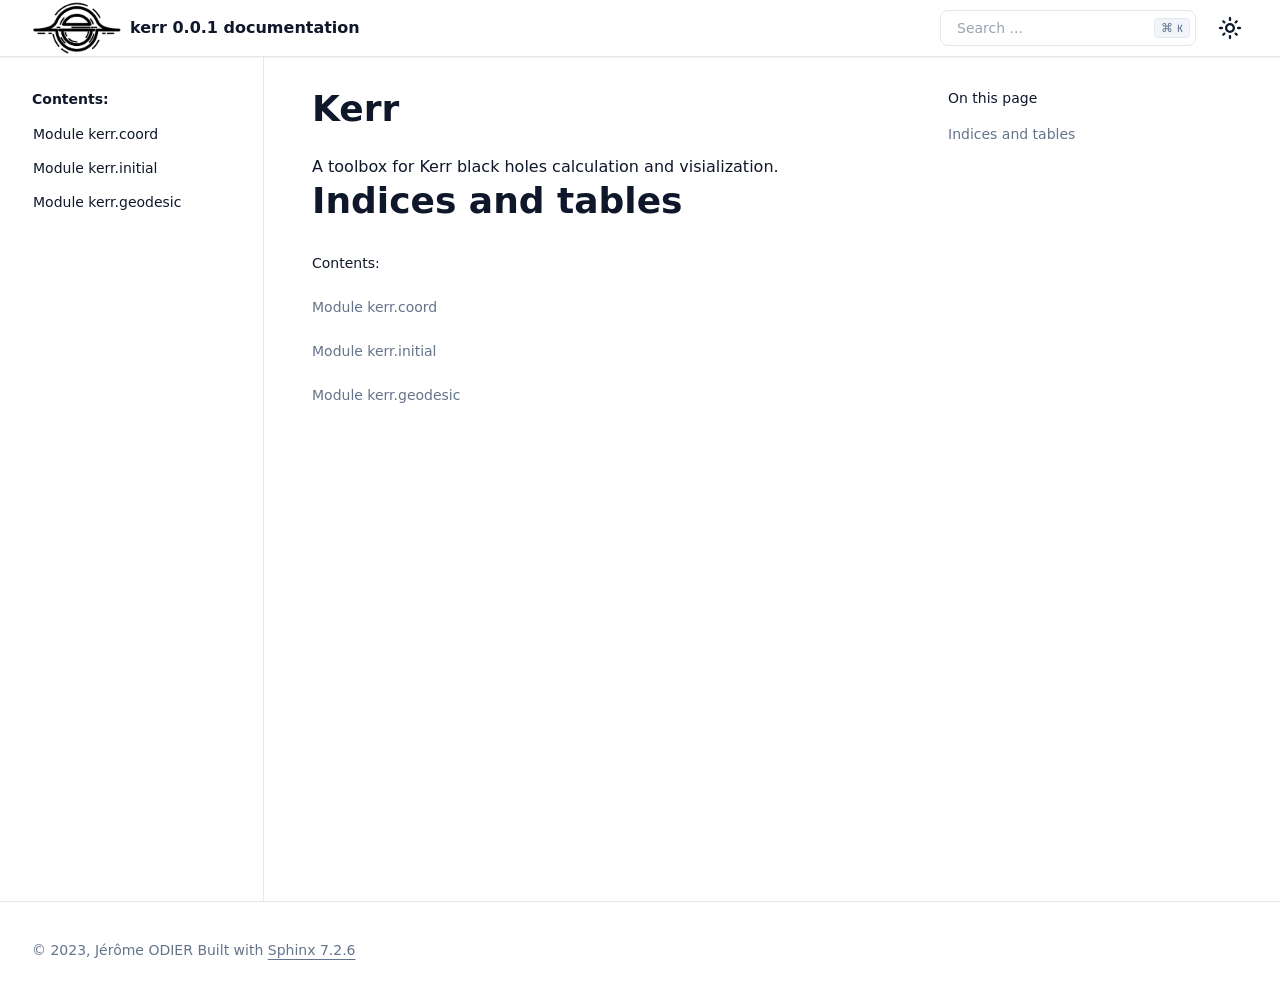
==== commit df0b2777: "update" ====
--- a/docs/index.html
+++ b/docs/index.html
@@ -118,7 +118,7 @@
 </div><footer class="py-6 border-t border-border md:py-0">
 <div class="container flex flex-col items-center justify-between gap-4 md:h-24 md:flex-row">
 <div class="flex flex-col items-center gap-4 px-8 md:flex-row md:gap-2 md:px-0">
-<p class="text-sm leading-loose text-center text-muted-foreground md:text-left">© 2023, CNRS/LPSC Built with <a class="font-medium underline underline-offset-4" href="https://www.sphinx-doc.org" rel="noreferrer">Sphinx 7.2.6</a></p>
+<p class="text-sm leading-loose text-center text-muted-foreground md:text-left">© 2023, Jérôme ODIER Built with <a class="font-medium underline underline-offset-4" href="https://www.sphinx-doc.org" rel="noreferrer">Sphinx 7.2.6</a></p>
 </div>
 </div>
 </footer>
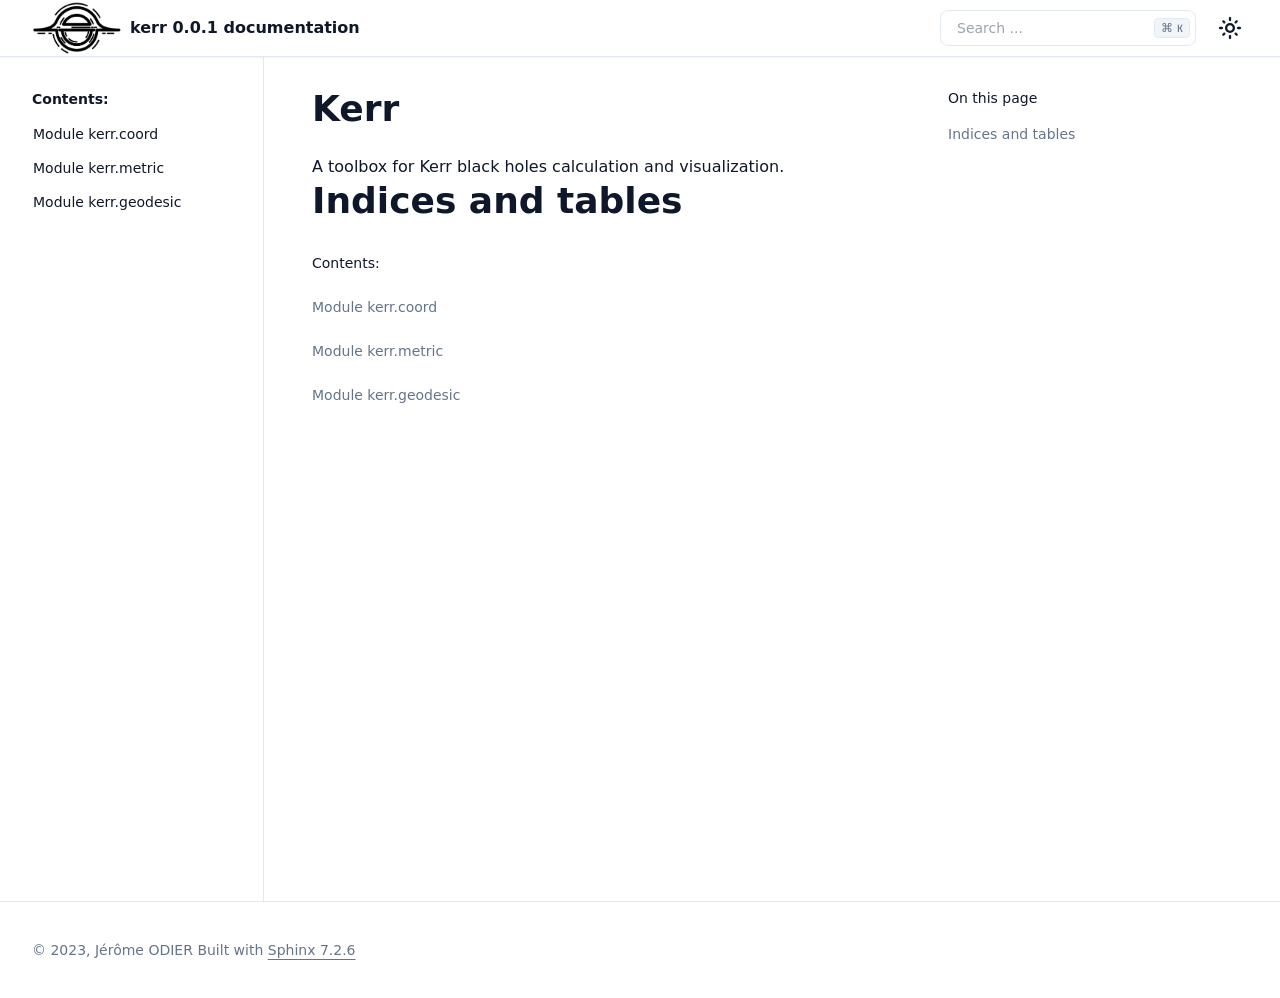
==== commit 192d93e3: "update" ====
--- a/docs/index.html
+++ b/docs/index.html
@@ -75,7 +75,7 @@
 <p class="caption" role="heading"><span class="caption-text">Contents:</span></p>
 <ul>
 <li class="toctree-l1"><a class="reference internal" href="kerr_coord.html">Module kerr.coord</a></li>
-<li class="toctree-l1"><a class="reference internal" href="kerr_initial.html">Module kerr.initial</a></li>
+<li class="toctree-l1"><a class="reference internal" href="kerr_metric.html">Module kerr.metric</a></li>
 <li class="toctree-l1"><a class="reference internal" href="kerr_geodesic.html">Module kerr.geodesic</a></li>
 </ul>
 </nav>
@@ -92,7 +92,7 @@
 <div id="content" role="main">
 <section id="kerr">
 <h1>Kerr<a class="headerlink" href="#kerr" title="Link to this heading">¶</a></h1>
-<p>A toolbox for Kerr black holes calculation and visialization.</p>
+<p>A toolbox for Kerr black holes calculation and visualization.</p>
 </section>
 <section id="indices-and-tables">
 <h1>Indices and tables<a class="headerlink" href="#indices-and-tables" title="Link to this heading">¶</a></h1>
@@ -100,7 +100,7 @@
 <p class="caption" role="heading"><span class="caption-text">Contents:</span></p>
 <ul>
 <li class="toctree-l1"><a class="reference internal" href="kerr_coord.html">Module kerr.coord</a></li>
-<li class="toctree-l1"><a class="reference internal" href="kerr_initial.html">Module kerr.initial</a></li>
+<li class="toctree-l1"><a class="reference internal" href="kerr_metric.html">Module kerr.metric</a></li>
 <li class="toctree-l1"><a class="reference internal" href="kerr_geodesic.html">Module kerr.geodesic</a></li>
 </ul>
 </div>
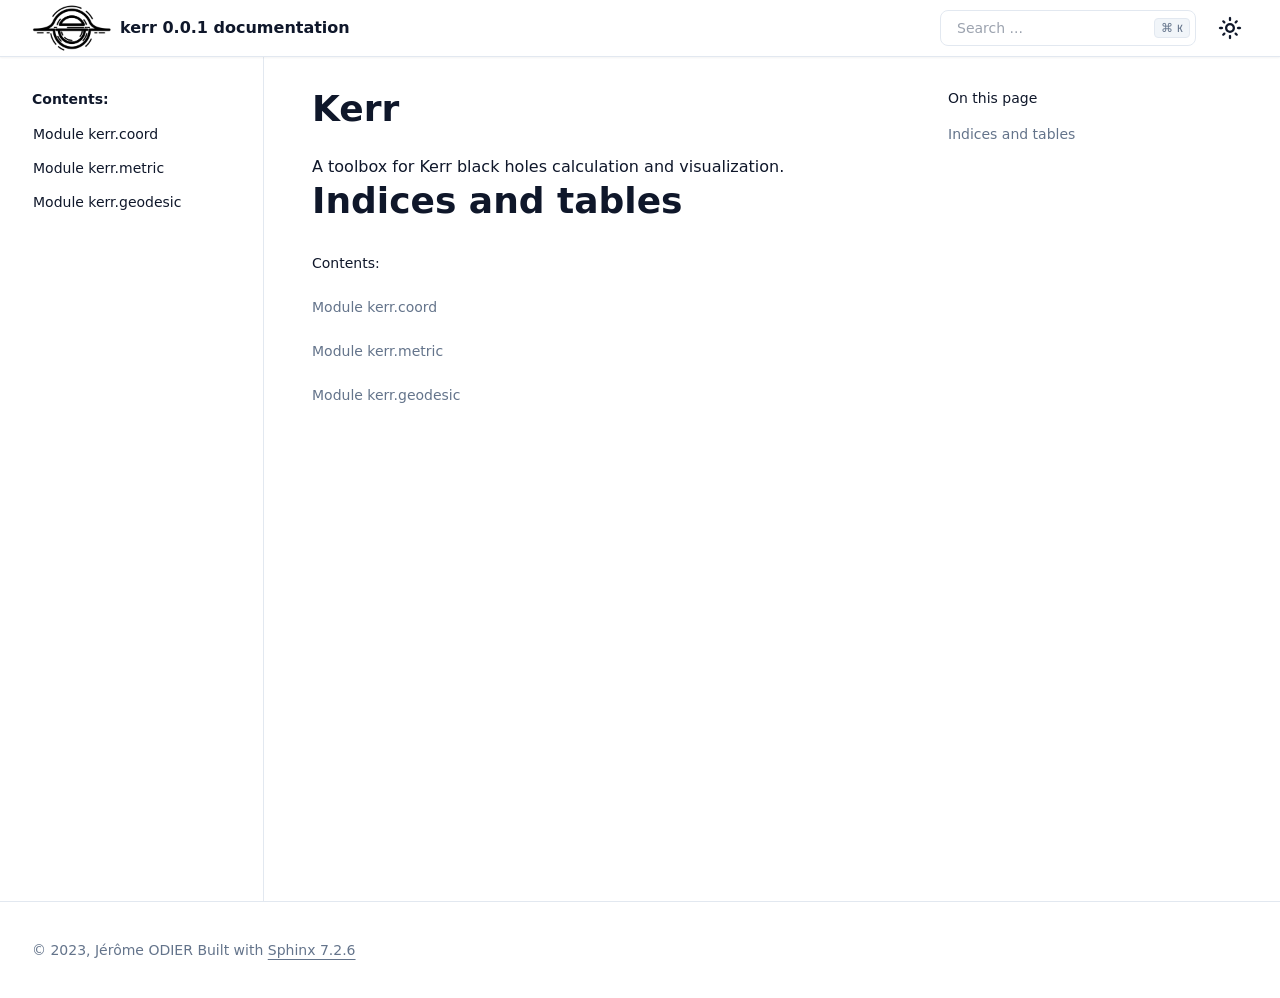
==== commit 093e79d6: "update" ====
--- a/docs/index.html
+++ b/docs/index.html
@@ -12,7 +12,7 @@
 <meta content="Kerr | kerr 0.0.1 documentation" name="twitter:title"/>
 <link href="_static/pygments.css?v=8d216cef" rel="stylesheet" type="text/css"/>
 <link href="_static/theme.css?v=1c6a6288" rel="stylesheet" type="text/css"/>
-<link href="_static/custom.css?v=ea830958" rel="stylesheet" type="text/css"/>
+<link href="_static/custom.css?v=e30c7f1e" rel="stylesheet" type="text/css"/>
 <link href="search.html" rel="search" title="Search"/>
 <link href="genindex.html" rel="index" title="Index"/>
 <link href="kerr_coord.html" rel="next" title="Module kerr.coord"/>
--- a/docs/_static/custom.css
+++ b/docs/_static/custom.css
@@ -1,7 +1,7 @@
 /*--------------------------------------------------------------------------------------------------------------------*/
 
 img[alt="Logo"] {
-    width: 90px !important;
+    width: 80px !important;
 }
 
 /*--------------------------------------------------------------------------------------------------------------------*/
